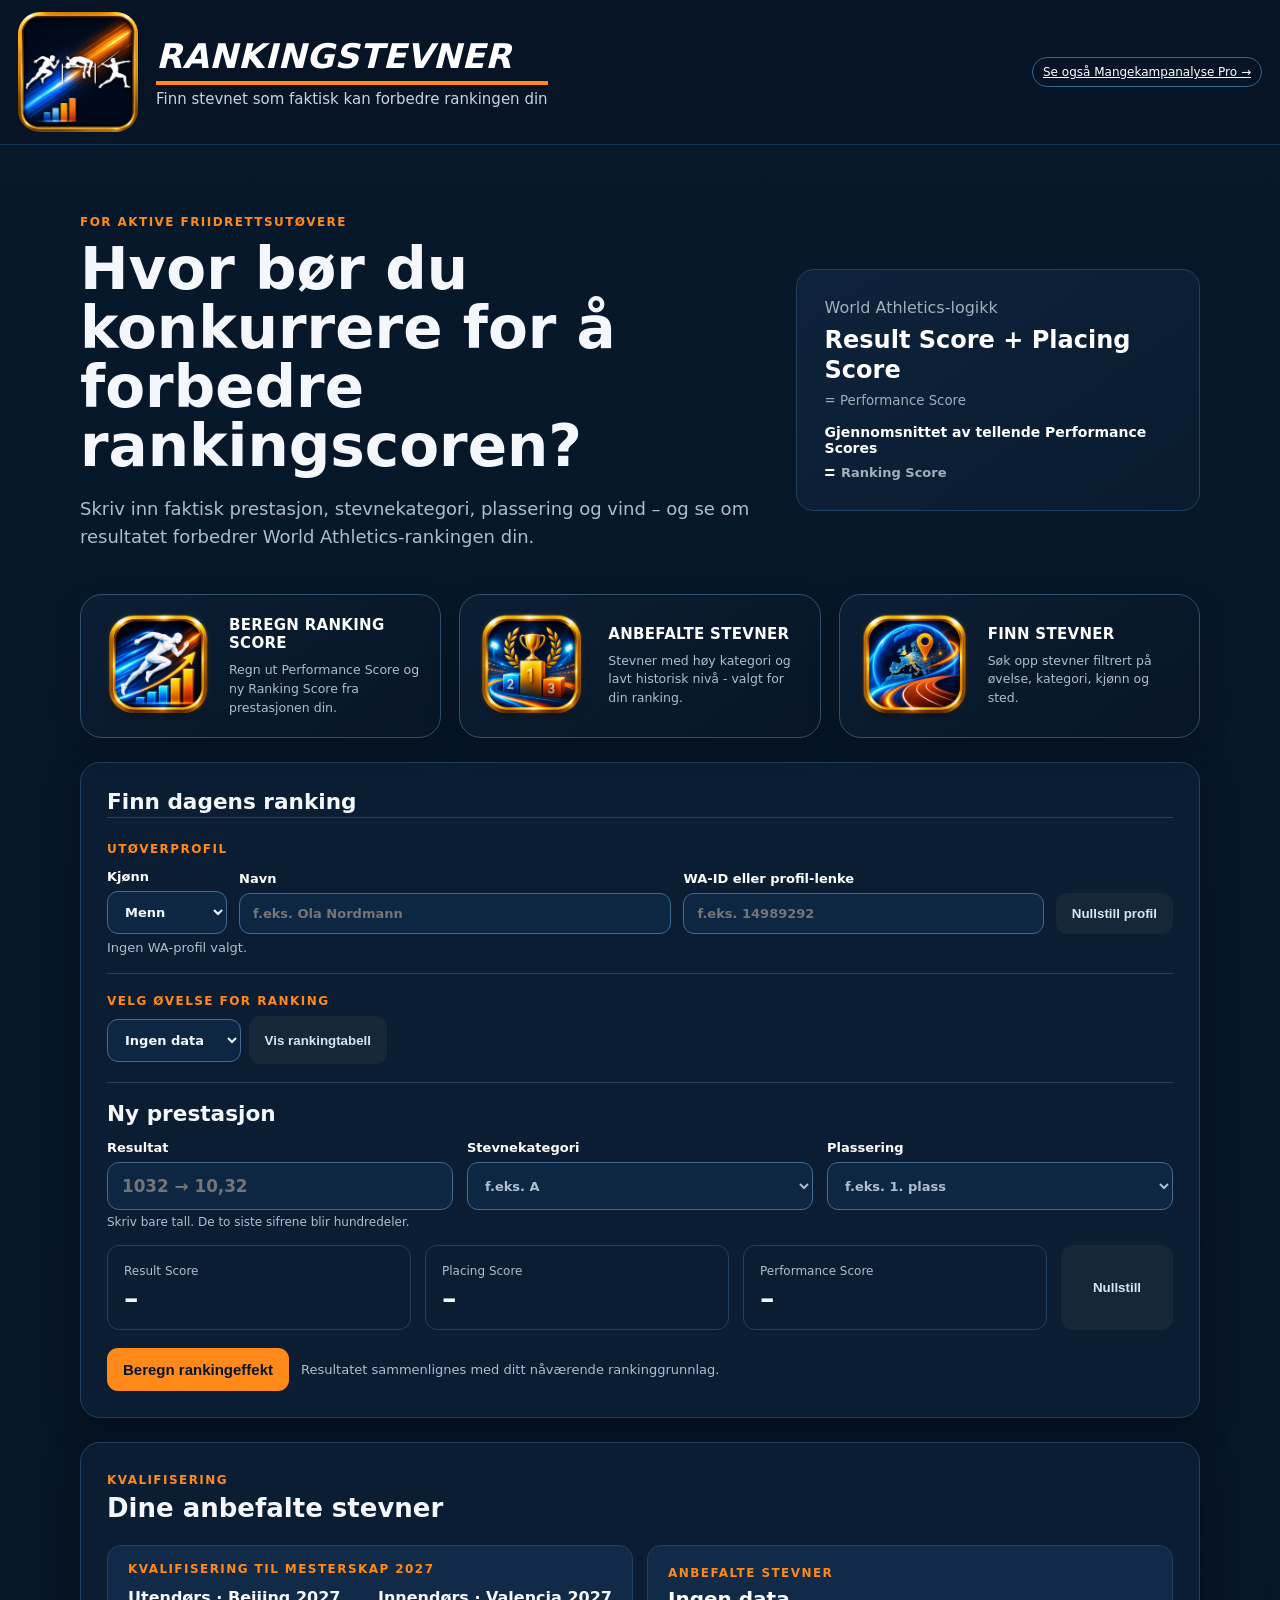
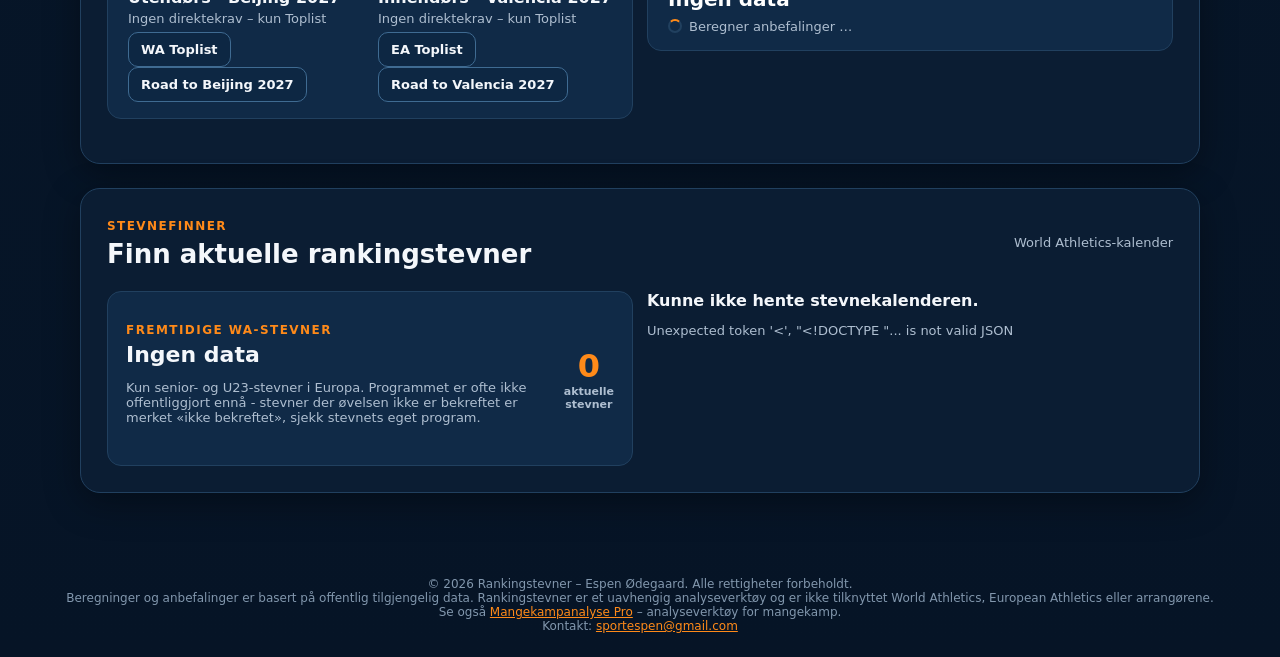
==== index.html @ 4447739a "Flytt "Vis rankingtabell"-knappen inn ved siden av øvelsesvelgeren Knappen sto tidligere på egen lin" ====
<!DOCTYPE html>
<html lang="no"><head><meta charset="UTF-8"/><meta name="viewport" content="width=device-width,initial-scale=1.0"/><title>Rankingstevner – Finn stevner og beregn WA rankingpoeng</title><meta name="description" content="Finn friidrettsstevner og beregn World Athletics rankingpoeng. Se hvilke stevner som gir best sjanse til å forbedre din Ranking Score, og få anbefalte stevner basert på egne resultater."/><link rel="canonical" href="https://rankingstevner.no/"/><meta property="og:type" content="website"/><meta property="og:site_name" content="Rankingstevner"/><meta property="og:title" content="Rankingstevner – Finn stevner og beregn WA rankingpoeng"/><meta property="og:description" content="Finn friidrettsstevner og beregn World Athletics rankingpoeng. Se hvilke stevner som gir best sjanse til å forbedre din Ranking Score."/><meta property="og:url" content="https://rankingstevner.no/"/><meta property="og:image" content="https://rankingstevner.no/assets/rankingstevner_icon_256.png"/><meta property="og:locale" content="nb_NO"/><meta name="twitter:card" content="summary"/><meta name="twitter:title" content="Rankingstevner – Finn stevner og beregn WA rankingpoeng"/><meta name="twitter:description" content="Finn friidrettsstevner og beregn World Athletics rankingpoeng."/><meta name="twitter:image" content="https://rankingstevner.no/assets/rankingstevner_icon_256.png"/><link rel="icon" type="image/png" href="assets/favicon_sprint_32.png"/><link rel="apple-touch-icon" href="assets/rankingstevner_icon_256.png"/><meta name="theme-color" content="#07182b"/><link rel="stylesheet" href="style.css?v=209"/><style>#legacyEventMeta,#legacyScores{display:none!important}#trinn3Native{margin-top:18px;padding-top:18px;border-top:1px solid #21405f}#safeResultEditor{display:flex;align-items:center;width:100%;height:48px;min-height:48px;margin-top:7px}#resultEntryFallback{display:block;width:100%!important;height:48px!important;min-height:48px!important;margin:0!important;padding:0 14px;border:1px solid #3f6b92;border-radius:12px;background:#0d2743;color:#f4f7fb;font-size:1.05rem;font-weight:700;box-sizing:border-box}.scenario-grid{display:grid;grid-template-columns:repeat(3,minmax(0,1fr));gap:14px;margin-top:14px;align-items:start;width:100%}.scenario-grid>.scenario-result,.scenario-grid>label{display:flex;flex-direction:column;width:100%;min-width:0;margin:0;align-self:start;box-sizing:border-box}.scenario-grid select{display:block;width:100%!important;height:48px!important;min-height:48px!important;margin-top:7px!important;box-sizing:border-box}.scenario-grid select:invalid{color:#aebed0!important}.scenario-grid select option{color:#f4f7fb;background:#0d2743}.scenario-grid label,.scenario-result>label{font-size:13px}.score-strip{display:grid;grid-template-columns:repeat(3,minmax(170px,1fr));gap:14px;margin-top:16px;max-width:900px}.score-card,.score-card.performance{border:1px solid #21405f;border-radius:12px;background:#0b1d33;padding:14px 16px}.score-card span,.score-card.performance span{font-size:12px;color:#aebed0;font-weight:400}.score-card strong,.score-card.performance strong{display:block;font-size:1.8rem;line-height:1.1;margin-top:4px;color:#f4f7fb}.ranking-action{display:flex;gap:12px;align-items:center;flex-wrap:wrap;margin-top:18px}.trinn3-heading{margin:0 0 3px;font-size:1.35rem}.trinn3-help{margin:0;max-width:780px;font-size:13px}#safeResultHint{font-size:12px;display:block;margin-top:5px}#wind{display:none!important}.hero-stat .ranking-formula{font-size:14px;color:#fff;font-weight:800;margin-top:8px}.hero-stat .ranking-result{font-size:13px;color:#9fd0c3;font-weight:800;display:flex;align-items:center;gap:6px}.hero-stat .ranking-result .equals{display:inline-block;color:#fff!important;font-size:18px!important;line-height:1!important;font-family:Arial,sans-serif!important;font-weight:900!important;opacity:1!important}.profile-compact{display:grid;grid-template-columns:minmax(0,1.4fr) minmax(0,1fr) auto;gap:12px;align-items:end}.wa-inline{display:grid;grid-template-columns:minmax(0,1fr) auto;gap:8px;align-items:end}.event-choice{margin:18px 0 12px;padding-top:16px;border-top:1px solid #21405f}.event-choice h4{margin:5px 0 12px;font-size:18px}.event-choice .grid{max-width:560px;grid-template-columns:1fr 1fr}#waProfileDetails{display:none!important}#profileStatus{display:none!important}#officialWaRankingDetails{margin-top:14px!important;margin-bottom:8px}.finder-summary{display:flex;justify-content:space-between;gap:20px;align-items:center;margin:0 0 18px;padding:18px;border:1px solid #21405f;border-radius:14px;background:#102a47;box-sizing:border-box;height:100%}.finder-summary h4{font-size:22px;margin:4px 0}.finder-count{font-size:32px;font-weight:800;text-align:center;color:#ff8a19}.finder-count small{display:block;font-size:11px;font-weight:600;color:#aebed0}.meet-card-v1{padding:22px!important}.meet-facts{display:grid;grid-template-columns:repeat(4,minmax(0,1fr));gap:10px;margin:16px 0}.meet-facts>div,.meet-insight{border:1px solid #21405f;border-radius:12px;padding:9px 12px;background:#0b1d33}.meet-facts span,.meet-insight span{display:block;font-size:11px;color:#aebed0;margin-bottom:3px}.meet-facts strong,.meet-insight strong{font-size:13px;line-height:1.2}.meet-facts small{display:block;margin-top:1px;color:#aebed0;font-size:11px;font-weight:400}.meet-insight{margin-top:10px}.meet-insight small{display:block;margin-top:5px;color:#aebed0}.buttonlike{display:inline-flex;align-items:center;justify-content:center;text-decoration:none;border:1px solid #3f6b92;border-radius:10px;padding:9px 12px;background:#0d2743;color:#f4f7fb;font-weight:700;font-size:13px}.buttonlike:hover{background:#0f2a47}.feature-cards{display:grid;grid-template-columns:repeat(3,minmax(0,1fr));gap:18px;margin:0 0 24px}.feature-card{display:flex;align-items:center;gap:18px;padding:16px 20px;min-height:120px;background:linear-gradient(145deg,#0b1e34,#071525);border:1px solid #31506e;border-radius:22px;box-shadow:0 10px 28px rgba(0,0,0,.25);text-decoration:none;color:inherit}.feature-card:hover{border-color:#4b7397}.feature-card img{width:110px;height:110px;flex:0 0 110px;border-radius:20px;display:block}.feature-card .feature-copy{display:flex;flex-direction:column;gap:8px;min-width:0}.feature-card strong{font-size:15px;letter-spacing:.02em;color:#fff;line-height:1.25}.feature-card small{font-size:12.5px;line-height:1.5;color:#aebed0;font-weight:400}@media(max-width:760px){.feature-cards{grid-template-columns:1fr}.feature-card img{width:88px;height:88px;flex:0 0 88px}}@media(max-width:760px){.scenario-grid,.profile-compact,.event-choice .grid,.meet-facts,.finder-filterbar{grid-template-columns:1fr!important}.score-strip{grid-template-columns:1fr}.wa-inline{grid-template-columns:1fr}.finder-summary{align-items:flex-start}}</style></head><body>
<header class="topbar"><div class="brand"><div class="logo"><img src="assets/rankingstevner_icon_256.png" alt="Rankingstevner"/></div><div><h1>Rankingstevner</h1><p>Finn stevnet som faktisk kan forbedre rankingen din</p></div></div><a class="badge" href="https://mangekampanalyse.no" target="_blank" rel="noopener">Se også Mangekampanalyse Pro →</a></header><main>
<section class="hero"><div><span class="eyebrow">FOR AKTIVE FRIIDRETTSUTØVERE</span><h2>Hvor bør du konkurrere for å forbedre rankingscoren?</h2><p class="lead">Skriv inn faktisk prestasjon, stevnekategori, plassering og vind – og se om resultatet forbedrer World Athletics-rankingen din.</p></div><div class="hero-stat"><span>World Athletics-logikk</span><strong>Result Score + Placing Score</strong><small>= Performance Score</small><div class="ranking-formula">Gjennomsnittet av tellende Performance Scores</div><div class="ranking-result"><span class="equals">=</span><span>Ranking Score</span></div></div></section>
<div class="feature-cards"><a class="feature-card" href="#calculatorPanel"><img src="assets/feature_beregn_ranking_240.png" alt=""/><span class="feature-copy"><strong>BEREGN RANKING SCORE</strong><small>Regn ut Performance Score og ny Ranking Score fra prestasjonen din.</small></span></a><a class="feature-card" href="#kvalifiseringPanel"><img src="assets/feature_anbefalte_stevner_240.png" alt=""/><span class="feature-copy"><strong>ANBEFALTE STEVNER</strong><small>Stevner med høy kategori og lavt historisk nivå - valgt for din ranking.</small></span></a><a class="feature-card" href="#stevnefinnerPanel"><img src="assets/feature_finn_stevner_240.png" alt=""/><span class="feature-copy"><strong>FINN STEVNER</strong><small>Søk opp stevner filtrert på øvelse, kategori, kjønn og sted.</small></span></a></div>
<section class="panel calculator" id="calculatorPanel"><span class="status-dot" id="dataStatus" style="display:none"></span>
<h4 class="trinn3-heading">Finn dagens ranking</h4>
<div class="existing" style="margin-top:0;margin-bottom:12px"><div class="section-head compact"><div><span class="eyebrow">UTØVERPROFIL</span><h4 style="margin-top:6px">Finn utøver</h4></div></div><div class="profile-compact"><label>Navn<input id="profileName" type="text" placeholder="f.eks. Ola Nordmann"/></label><label>WA-ID eller profil-lenke<div class="wa-inline"><input id="waProfileId" type="text" placeholder="f.eks. 14989292"/><button id="loadWaProfile" class="secondary" type="button">Hent fra WA</button></div></label><button id="clearProfile" class="secondary" type="button">Nullstill profil</button><button id="saveProfile" class="primary" type="button" style="display:none">Lagre profil og scores</button></div><p id="profileStatus" class="muted" style="margin:8px 0 0">Ingen lagret profil ennå.</p><div id="waProfileBlock"><div id="waProfileStatus" class="muted" style="margin-top:6px">Ingen WA-profil valgt.</div></div></div>
<div class="event-choice"><span class="eyebrow">VELG ØVELSE FOR RANKING</span><h4>Velg kjønn og øvelse</h4><div class="grid"><label>Kjønn<select id="sex"><option value="M">Menn</option><option value="W">Kvinner</option></select></label><label>Øvelse<div style="display:flex;gap:8px;align-items:center;margin-top:7px"><select id="event" style="margin-top:0;flex:1;min-width:0"></select><button id="togglePlacingTable" type="button" class="secondary" style="white-space:nowrap;height:48px;flex:none">Vis rankingtabell</button></div></label></div><div id="placingTableBox" style="display:none;margin-top:10px"></div></div>
<div id="waProfileDetails" style="display:none;padding:12px;border:1px solid #21405f;border-radius:10px;background:#0b1d33"></div>
<div id="trinn3Native"><h4 class="trinn3-heading">Ny prestasjon</h4><div class="scenario-grid"><div class="scenario-result"><label style="font-weight:700">Resultat</label><div id="safeResultEditor"><input id="resultEntryFallback" type="text" inputmode="decimal" autocomplete="off" placeholder="f.eks. 10,32 / 1:45,20 / 7,85 / 8200" oninput="const m=document.getElementById('mark');if(m){m.value=this.value;m.dispatchEvent(new Event('input',{bubbles:true}));m.dispatchEvent(new Event('change',{bubbles:true}));}"/></div><small id="safeResultHint" class="muted">Skriv resultatet slik det normalt oppgis i øvelsen.</small><input id="mark" type="hidden"/><input id="resultScore" type="hidden"/><small id="markHint" style="display:none"></small><small id="scoreHint" style="display:none"></small></div><label>Stevnekategori<select id="category" required><option value="OW">OW – Olympiske leker / VM - høyeste stevnekategori</option><option value="DF">DF – Diamond League-finale</option><option value="GW">GW – Diamond League (ordinær runde)</option><option value="GL">GL – Gold Label / Continental Tour Gold - store internasjonale stevner</option><option value="A">A – Continental Tour Silver-nivå - høyt internasjonalt stevne</option><option value="B">B – Continental Tour Bronse-nivå - solid internasjonalt/nasjonalt stevne</option><option value="C">C – Mindre internasjonalt eller stort nasjonalt stevne</option><option value="D">D – Nasjonalt/regionalt stevne</option><option value="E">E – Mindre regionalt stevne</option><option value="F">F – Lokalt/klubbstevne - laveste stevnekategori</option></select></label><label>Plassering<select id="placing" required></select></label></div><div class="score-strip" aria-live="polite"><div class="score-card"><span>Result Score</span><strong id="resultScoreMirror">–</strong></div><div class="score-card"><span>Placing Score</span><strong id="placingScorePreview">–</strong></div><div class="score-card performance"><span>Performance Score</span><strong id="performanceScorePreview">–</strong></div></div><div id="windSection" class="grid" style="margin-top:14px;display:none"><label>Vind (m/s)<input id="wind" type="hidden"/></label><label id="bljMarkLabel" style="display:none">Best Legal Jump<input id="bljMark" type="text" inputmode="decimal" placeholder="f.eks. 7,71"/><small>Brukes bare dersom sluttresultatet er vindassistert.</small></label><label id="bljWindLabel" style="display:none">Vind på BLJ<input id="bljWind" type="text" inputmode="decimal" placeholder="maks +2,0"/><small>Må være ≤ +2,0 m/s.</small></label><label>Vindjustering<input id="windAdjustment" type="text" readonly value="–"/><small id="windAdjustmentHint">Motvind gir tillegg, sterk medvind gir trekk.</small></label></div><div id="combinedWindSection" class="grid" style="margin-top:14px;display:none"><label>Vindstatus mangekamp<select id="combinedWindStatus"><option value="normal">Innenfor grensene</option><option value="excess">Minst én &gt; +4,0 og snitt &gt; +2,0</option><option value="nwi">Vindinfo mangler (NWI)</option></select><small>WA trekker 24 poeng ved de to siste tilfellene.</small></label></div><div class="ranking-action"><button id="calculate" class="primary">Beregn rankingeffekt</button><span class="muted">Resultatet sammenlignes med ditt nåværende rankinggrunnlag.</span></div></div>
<div id="legacyEventMeta"><label>Øvelsesgruppe<input id="eventGroupLabel" type="text" readonly/><small id="mainRequirement"></small></label><label>Ny prestasjon<input id="newEventType" type="text" value="Main Event" readonly/></label></div><div id="legacyScores" class="existing"><div class="section-head compact"><div><h4>Dine nåværende Performance Scores</h4><p id="requiredText"></p></div><button id="fillDemo" class="secondary">Fyll eksempel</button></div><div id="scoreInputs" class="score-inputs"></div></div><div id="targetScorePanelHost"></div><div id="resultBox" class="result-box hidden"><div class="result-grid"><div><span>Justert Result Score</span><strong id="resultScoreOut">–</strong></div><div><span>Placing Score</span><strong id="placingScoreOut">–</strong></div><div><span>Ny Performance Score</span><strong id="performanceScoreOut">–</strong></div><div><span>Ny Ranking Score</span><strong id="newRankingOut">–</strong></div><div><span>Ny ranking</span><strong id="newRankPositionOut">–</strong></div></div><div id="bljComparison" style="display:none;margin-top:16px;padding:16px;border:1px solid #21405f;border-radius:12px;background:#0b1d33"></div><div id="improvement" class="improvement"></div><p id="currentRankingLine" class="muted"></p><p id="replaceInfo" class="muted"></p><p id="ruleInfo" class="muted"></p></div></section>
<section class="panel" id="kvalifiseringPanel"><div class="section-head"><div><span class="eyebrow">KVALIFISERING</span><h3>Dine anbefalte stevner</h3></div></div><div id="kvalifiseringBoxes" class="meet-list"></div></section>
<section class="panel" id="stevnefinnerPanel"><div class="section-head"><div><span class="eyebrow">STEVNEFINNER</span><h3>Aktuelle stevner i Europa</h3></div><span class="muted">Laster …</span></div><div class="filters" style="display:none!important"><select id="meetCategoryFilter"><option value="all">Alle kategorier</option></select></div><div id="meetList" class="meet-list"></div></section></main><footer>© 2026 Rankingstevner – Espen Ødegaard. Alle rettigheter forbeholdt.<br>Beregninger og anbefalinger er basert på offentlig tilgjengelig data. Rankingstevner er et uavhengig analyseverktøy og er ikke tilknyttet World Athletics, European Athletics eller arrangørene.<br>Se også <a href="https://mangekampanalyse.no" target="_blank" rel="noopener">Mangekampanalyse Pro</a> – analyseverktøy for mangekamp.<br>Kontakt: <a href="mailto:sportespen@gmail.com">sportespen@gmail.com</a></footer><script src="app.js?v=206"></script><script src="placing-table-view.js?v=1"></script><script src="blj-debug.js?v=201"></script><script src="wind-validation.js?v=200"></script><script src="athlete-profile.js?v=207"></script><script src="target-score.js?v=244"></script><script src="combined-ranking-fix.js?v=227"></script><script src="result-field.js?v=172"></script><script src="trinn3.js?v=161"></script><script src="input-controller.js?v=208"></script><script src="combined-wind-final.js?v=3"></script><script src="wa2026-placing-audit.js?v=1"></script><script src="wr-bonus.js?v=2"></script><script src="meet-history.js?v=25"></script><script src="meet-finder-v1.js?v=109"></script><script src="meet-history-ui.js?v=8"></script><script src="ranking-recommendations.js?v=50"></script><script>document.addEventListener('DOMContentLoaded',()=>{const sex=document.getElementById('sex'),name=document.getElementById('profileName');if(!sex||!name)return;const sync=()=>{name.placeholder=sex.value==='W'?'f.eks. Kari Nordmann':'f.eks. Ola Nordmann';};sex.addEventListener('change',sync);sync();});</script></body></html>
---- style.css ----
* { box-sizing: border-box; }
:root { --bg:#07182b; --panel:#0b1d33; --panel2:#102a47; --ink:#f4f7fb; --muted:#aebed0; --line:#21405f; --accent:#ff8a19; --accent2:#d97a0f; --good:#45d483; --bad:#ff5b62; }
html{max-width:100%;overflow-x:hidden}
body{margin:0;max-width:100%;overflow-x:hidden;font-family:Inter,ui-sans-serif,system-ui,-apple-system,BlinkMacSystemFont,"Segoe UI",sans-serif;background:linear-gradient(180deg,#07182b 0%,#061426 100%);color:var(--ink)}
a{color:var(--accent)}a:hover{color:var(--accent2)}
.topbar{display:flex;justify-content:space-between;align-items:center;padding:12px 18px;background:#061426;border-bottom:1px solid #183652;color:#fff;position:sticky;top:0;z-index:10}.brand{display:flex;align-items:center;gap:18px;min-width:0}.logo{width:120px;height:120px;flex:0 0 120px;border-radius:22px;overflow:hidden;display:flex;align-items:center;justify-content:center}.logo img{width:100%;height:100%;object-fit:cover;display:block}.brand h1{margin:0;font-size:34px;font-style:italic;letter-spacing:.3px;text-transform:uppercase}.brand p{margin:5px 0 0;color:#c7d4e2;font-size:15px;border-top:4px solid var(--accent);padding-top:5px;display:inline-block}.badge{border:1px solid #32658f;border-radius:999px;padding:7px 10px;font-size:12px;color:#fff;white-space:nowrap}main{width:min(1120px,92vw);margin:32px auto 60px}.hero{display:grid;grid-template-columns:1.7fr 1fr;gap:28px;align-items:center;padding:34px 0 26px}.eyebrow{font-size:12px;letter-spacing:.12em;font-weight:800;color:var(--accent)}.hero h2{font-size:clamp(34px,5vw,58px);line-height:1.02;margin:10px 0 16px;max-width:800px}.lead{color:var(--muted);font-size:18px;line-height:1.55;max-width:760px}.hero-stat{background:linear-gradient(145deg,#0d223b,#0a1b2f);border:1px solid var(--line);color:#fff;padding:28px;border-radius:18px;display:flex;flex-direction:column;gap:8px;min-width:0}.hero-stat span,.hero-stat small{color:#9fb0bb}.hero-stat strong{font-size:24px;line-height:1.25;overflow-wrap:anywhere}.panel{background:var(--panel);border:1px solid var(--line);border-radius:20px;padding:26px;margin-top:24px;box-shadow:0 10px 35px rgba(0,0,0,.35);min-width:0}.section-head{display:flex;justify-content:space-between;align-items:center;gap:16px;margin-bottom:22px;min-width:0}.section-head.compact{margin-bottom:12px}.section-head h3{margin:5px 0 0;font-size:26px}.section-head h4{margin:0;font-size:17px}.section-head p{margin:4px 0 0}.status-dot{background:#0d2743;color:#ffb347;padding:7px 10px;border-radius:999px;font-size:12px;font-weight:700}#dataStatus{display:none!important}.grid{display:grid;grid-template-columns:repeat(4,minmax(0,1fr));gap:14px}label{font-size:13px;font-weight:700;color:#fff;min-width:0}label small{display:block;margin-top:5px;color:var(--muted);font-weight:500}select,input{width:100%;max-width:100%;margin-top:7px;border:1px solid #3f6b92;border-radius:11px;padding:12px 13px;font:inherit;background:#0d2743;color:var(--ink);min-width:0;color-scheme:dark}input[type="date"]{padding:10px 4px 10px 8px;font-size:12px}input[type="date"]::-webkit-calendar-picker-indicator{padding:0;margin:0;filter:invert(.8);width:14px;height:14px}.existing{margin:24px 0 18px;border-top:1px solid var(--line);padding-top:20px}.score-inputs{display:grid;grid-template-columns:repeat(5,minmax(0,1fr));gap:10px}.primary,.secondary{border:0;border-radius:11px;padding:13px 16px;font-weight:800;cursor:pointer}.primary{background:var(--accent);color:#061426;font-size:15px}.primary:hover{background:var(--accent2)}.secondary{background:#16273a;color:#d8e5f1}#saveProfile{display:none!important}.result-box{margin-top:22px;border:1px solid var(--line);background:var(--panel2);border-radius:16px;padding:16px}.hidden{display:none}.result-grid{display:grid;grid-template-columns:repeat(5,minmax(0,1fr));gap:10px}.result-grid div{background:var(--panel);padding:10px 12px;border-radius:12px;border:1px solid var(--line);min-width:0}.result-grid span{display:block;font-size:11px;color:var(--muted);margin-bottom:4px}.result-grid strong{font-size:22px}
/* v0.12.9: Performance Score er hvit. Ny Ranking Score er lysegrønn. */
.score-card.performance{background:var(--panel)!important;border-color:var(--line)!important}.score-card.performance span{color:var(--muted)!important;font-weight:400!important}.score-card.performance strong{color:var(--ink)!important}
.result-grid div:has(#newRankingOut),.result-grid div:has(#newRankPositionOut){background:#0d2b22!important;border-color:#2f6b4f!important}.result-grid div:has(#newRankingOut) span,.result-grid div:has(#newRankPositionOut) span{color:#45d483!important;font-weight:800!important}#newRankingOut,#newRankPositionOut{color:#45d483!important}
.improvement{margin-top:10px;font-size:20px;font-weight:900}.good{color:var(--good)}.bad{color:var(--bad)}.muted{color:var(--muted);font-size:13px}.result-box .improvement{display:inline}.result-box p{display:inline;margin:0;font-size:13px;color:var(--muted)}.result-box p:not(:empty)::before{content:" · "}.notice{margin-top:18px;background:#332a0a;border:1px solid #6b5620;padding:14px 16px;border-radius:12px;font-size:13px;line-height:1.5}.filters{display:flex;gap:10px;margin-bottom:16px;flex-wrap:wrap}.filters select{max-width:230px;margin:0}.meet-list{display:grid;grid-template-columns:repeat(2,minmax(0,1fr));gap:14px;align-items:stretch}.meet-card{border:1px solid var(--line);border-radius:15px;padding:18px;min-width:0;overflow:hidden}.meet-top{display:flex;justify-content:space-between;gap:15px;align-items:flex-start;min-width:0}.meet-top>div{min-width:0}.meet-card h4{margin:0 0 5px;font-size:19px;overflow-wrap:anywhere}.cat{background:#0d2743;border:1px solid var(--accent);color:#fff;border-radius:8px;padding:6px 9px;font-weight:900;min-width:38px;text-align:center;flex:0 0 auto}.meta{color:var(--muted);font-size:13px;line-height:1.5;overflow-wrap:anywhere}.meta a{margin-left:6px;font-weight:700;white-space:nowrap}.chips{display:flex;flex-wrap:wrap;gap:6px;margin:13px 0}.chip{background:#16273a;border-radius:999px;padding:6px 9px;font-size:12px}.card-actions{display:flex;gap:8px;flex-wrap:wrap}.card-actions button,.card-actions a{max-width:100%}.card-actions button{border:1px solid #3f6b92;background:#0d2743;color:var(--ink);padding:8px 10px;border-radius:9px;font-weight:700;cursor:pointer}.roadmap{display:grid;grid-template-columns:repeat(3,minmax(0,1fr));gap:12px;margin:26px 0}.roadmap div{background:var(--panel2);border-radius:13px;padding:16px;font-size:13px}footer{text-align:center;color:#8297ad;padding:24px;font-size:12px}
#officialWaRankingDetails,#officialWaRankingDetails>div,#officialWaRankingDetails>div>div{min-width:0;max-width:100%}
@media(max-width:850px){.hero,.grid,.result-grid,.meet-list,.roadmap{grid-template-columns:1fr}.score-inputs{grid-template-columns:repeat(2,minmax(0,1fr))}.hero-stat{margin-top:4px}.topbar .brand p{display:none}}
@media(max-width:600px){
  .topbar{padding:12px 14px;gap:10px;flex-wrap:wrap;row-gap:8px}.logo{width:72px;height:72px;flex-basis:72px}.brand{gap:12px;flex:1 1 100%}.brand h1{font-size:27px;white-space:nowrap}.badge{font-size:10px;padding:5px 7px;max-width:100%;overflow:visible;text-overflow:clip;white-space:normal;margin-left:auto}
  main{width:100%;margin:0 auto 36px;padding:0 10px}.hero{padding:22px 4px 14px;gap:14px}.hero h2{font-size:31px;line-height:1.06;margin:8px 0 12px}.lead{font-size:16px;line-height:1.45}.hero-stat{padding:18px;border-radius:14px}.hero-stat strong{font-size:19px}
  .panel{margin-top:14px;padding:16px 12px;border-radius:16px}.section-head{align-items:flex-start;margin-bottom:16px}.section-head h3{font-size:22px;line-height:1.15}.section-head .muted{font-size:11px;text-align:right;max-width:42%}
  .grid,.profile-compact,.scenario-grid,.score-strip,.meet-facts,.finder-filterbar>div:last-child,.finder-championship>div:last-child{grid-template-columns:1fr!important;gap:10px!important}.score-inputs{grid-template-columns:1fr}.result-grid{grid-template-columns:repeat(2,minmax(0,1fr))}.result-grid strong{font-size:22px}
  #officialWaRankingDetails{padding:10px!important;overflow:hidden!important}
  #officialWaRankingDetails>div{display:grid!important;grid-template-columns:minmax(0,1fr)!important;gap:12px!important;width:100%!important}
  #officialWaRankingDetails>div>div{width:100%!important;max-width:100%!important}
  #officialWaRankingDetails table{min-width:680px}
  #officialWaRankingDetails [style*="overflow-x:auto"]{max-width:100%;overflow-x:auto!important;-webkit-overflow-scrolling:touch}
  select,input{font-size:16px;padding:12px}.primary,.secondary{min-height:46px}.ranking-action{align-items:stretch}.ranking-action .primary{width:100%}.ranking-action .muted{width:100%}
  .finder-summary{display:block!important;padding:14px!important;margin:6px 0 14px!important}.finder-summary h4{font-size:20px!important}.finder-count{text-align:left!important;margin-top:10px}.finder-filterbar{padding:14px!important}.finder-filterbar label{width:100%}
  .meet-list{grid-template-columns:1fr!important}.meet-card,.meet-card-v1{padding:14px!important}.meet-top{gap:8px}.meet-card h4{font-size:18px}.meet-facts{margin:12px 0!important}.meet-facts>div,.meet-insight{padding:10px!important}.card-actions{display:grid;grid-template-columns:1fr;gap:7px}.card-actions a,.card-actions button{width:100%!important;text-align:center}.buttonlike{min-height:44px}
  .roadmap{grid-template-columns:1fr!important;margin:16px 0}.roadmap div{padding:13px}.existing{margin-top:16px;padding-top:16px}.result-box{padding:14px}.score-card{padding:12px!important}.score-card strong{font-size:1.6rem!important}
}
@media(max-width:380px){.logo{width:58px;height:58px;flex-basis:58px}.brand h1{font-size:21px}.hero h2{font-size:28px}.result-grid{grid-template-columns:1fr}.topbar{padding-left:10px;padding-right:10px}.panel{padding-left:10px;padding-right:10px}}
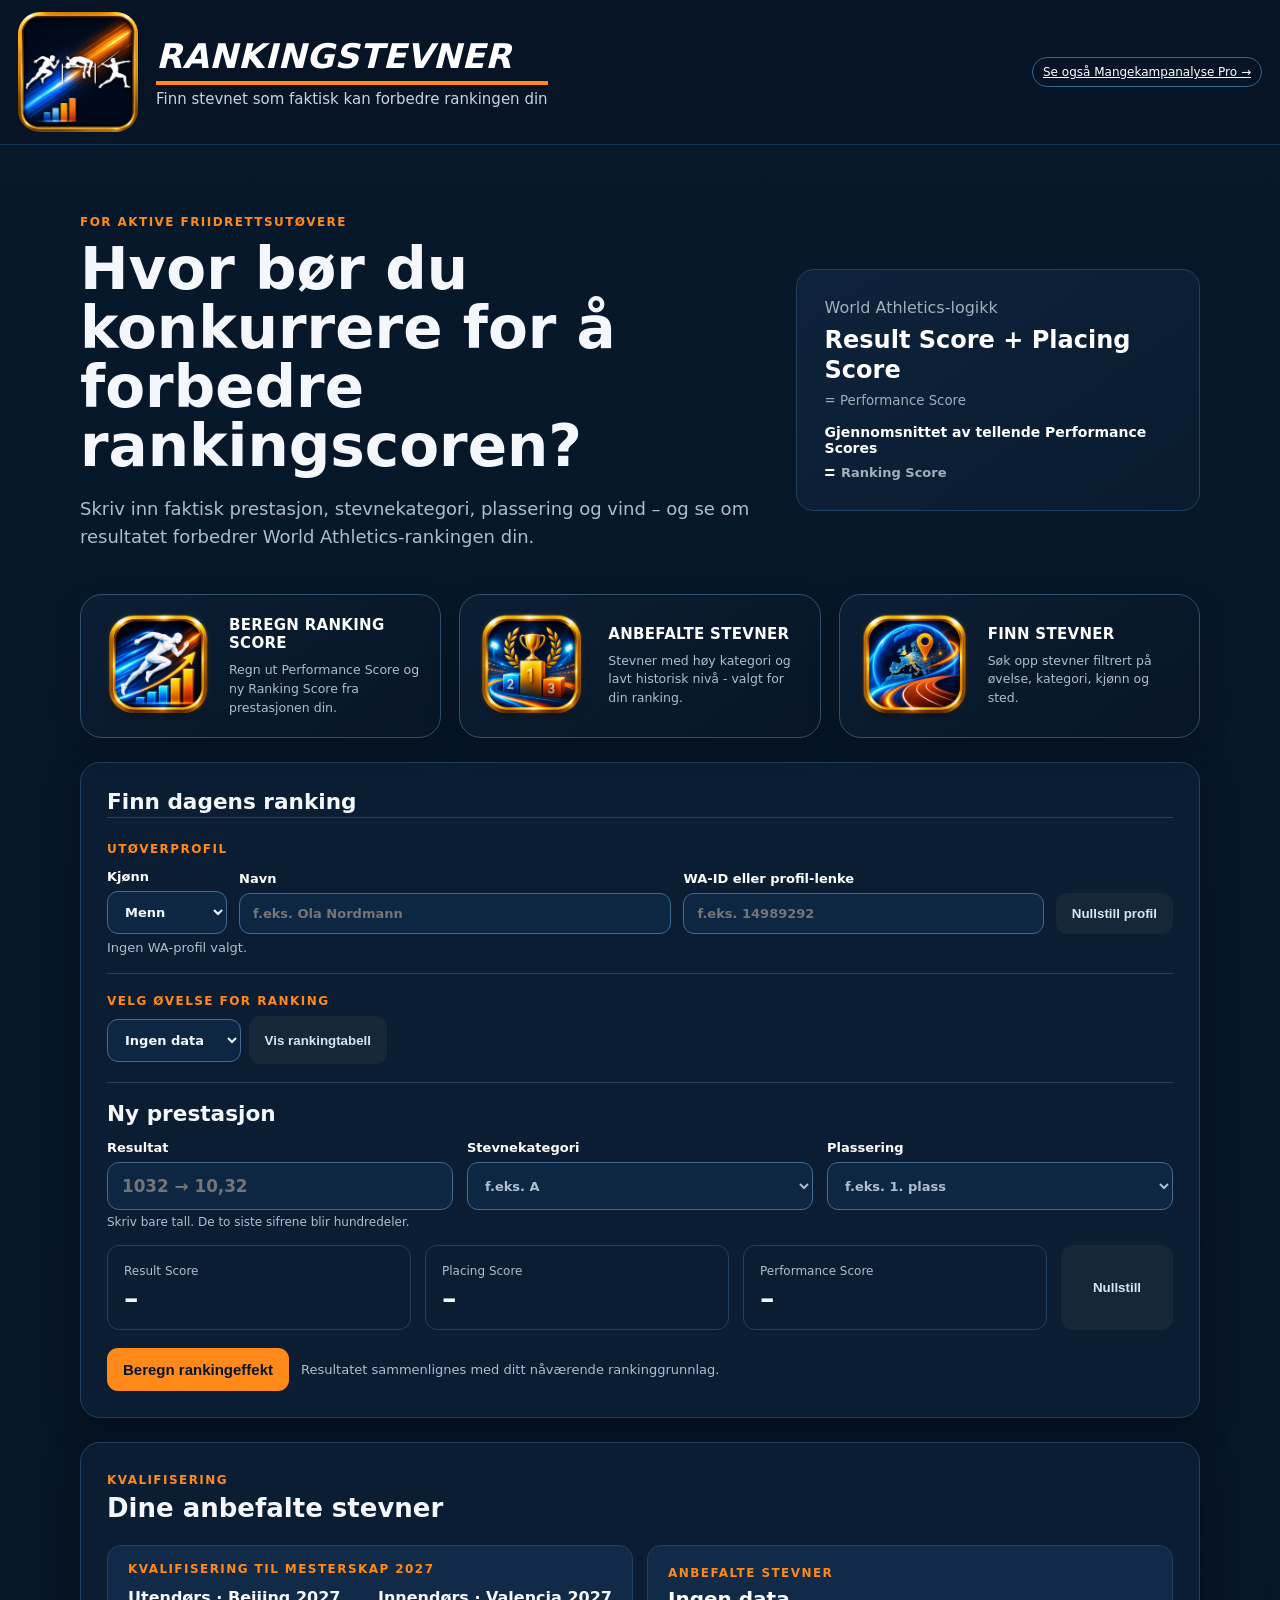
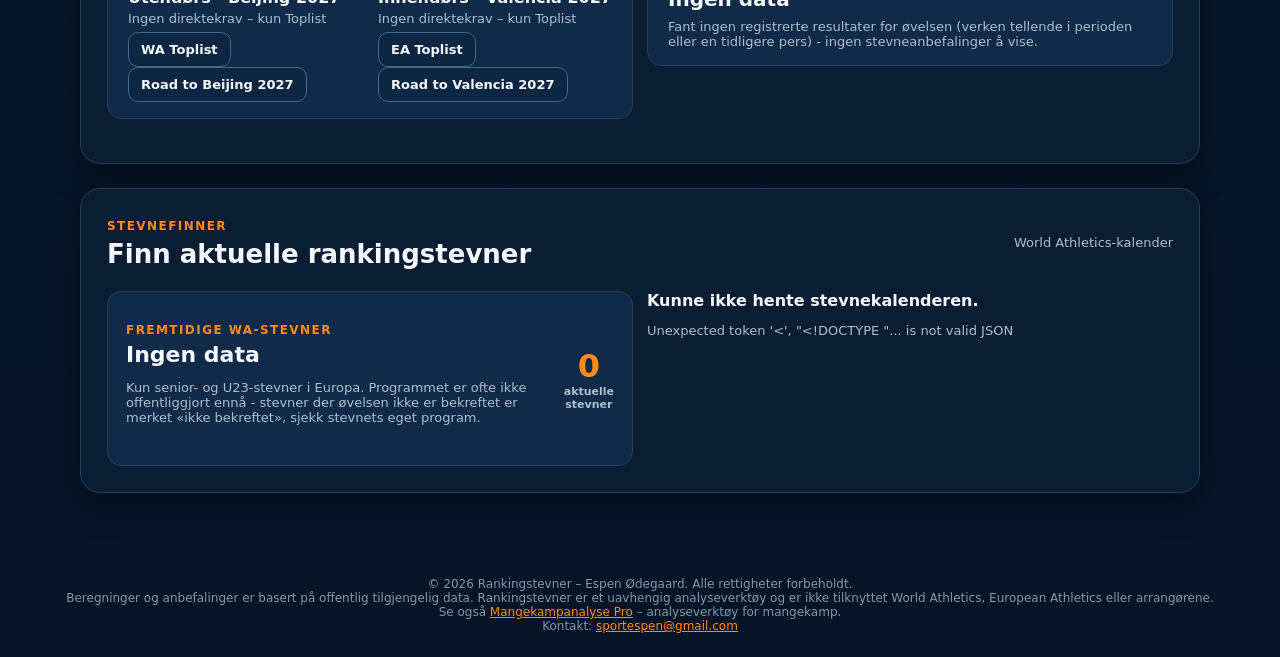
==== commit 0607ef83: "Bruk offisiell WA Ranking Score som utgangspunkt i "Ny prestasjon" "Beregn rankingeffekt" viste "Nåv" ====
--- a/index.html
+++ b/index.html
@@ -11,4 +11,4 @@
 <div id="trinn3Native"><h4 class="trinn3-heading">Ny prestasjon</h4><div class="scenario-grid"><div class="scenario-result"><label style="font-weight:700">Resultat</label><div id="safeResultEditor"><input id="resultEntryFallback" type="text" inputmode="decimal" autocomplete="off" placeholder="f.eks. 10,32 / 1:45,20 / 7,85 / 8200" oninput="const m=document.getElementById('mark');if(m){m.value=this.value;m.dispatchEvent(new Event('input',{bubbles:true}));m.dispatchEvent(new Event('change',{bubbles:true}));}"/></div><small id="safeResultHint" class="muted">Skriv resultatet slik det normalt oppgis i øvelsen.</small><input id="mark" type="hidden"/><input id="resultScore" type="hidden"/><small id="markHint" style="display:none"></small><small id="scoreHint" style="display:none"></small></div><label>Stevnekategori<select id="category" required><option value="OW">OW – Olympiske leker / VM - høyeste stevnekategori</option><option value="DF">DF – Diamond League-finale</option><option value="GW">GW – Diamond League (ordinær runde)</option><option value="GL">GL – Gold Label / Continental Tour Gold - store internasjonale stevner</option><option value="A">A – Continental Tour Silver-nivå - høyt internasjonalt stevne</option><option value="B">B – Continental Tour Bronse-nivå - solid internasjonalt/nasjonalt stevne</option><option value="C">C – Mindre internasjonalt eller stort nasjonalt stevne</option><option value="D">D – Nasjonalt/regionalt stevne</option><option value="E">E – Mindre regionalt stevne</option><option value="F">F – Lokalt/klubbstevne - laveste stevnekategori</option></select></label><label>Plassering<select id="placing" required></select></label></div><div class="score-strip" aria-live="polite"><div class="score-card"><span>Result Score</span><strong id="resultScoreMirror">–</strong></div><div class="score-card"><span>Placing Score</span><strong id="placingScorePreview">–</strong></div><div class="score-card performance"><span>Performance Score</span><strong id="performanceScorePreview">–</strong></div></div><div id="windSection" class="grid" style="margin-top:14px;display:none"><label>Vind (m/s)<input id="wind" type="hidden"/></label><label id="bljMarkLabel" style="display:none">Best Legal Jump<input id="bljMark" type="text" inputmode="decimal" placeholder="f.eks. 7,71"/><small>Brukes bare dersom sluttresultatet er vindassistert.</small></label><label id="bljWindLabel" style="display:none">Vind på BLJ<input id="bljWind" type="text" inputmode="decimal" placeholder="maks +2,0"/><small>Må være ≤ +2,0 m/s.</small></label><label>Vindjustering<input id="windAdjustment" type="text" readonly value="–"/><small id="windAdjustmentHint">Motvind gir tillegg, sterk medvind gir trekk.</small></label></div><div id="combinedWindSection" class="grid" style="margin-top:14px;display:none"><label>Vindstatus mangekamp<select id="combinedWindStatus"><option value="normal">Innenfor grensene</option><option value="excess">Minst én &gt; +4,0 og snitt &gt; +2,0</option><option value="nwi">Vindinfo mangler (NWI)</option></select><small>WA trekker 24 poeng ved de to siste tilfellene.</small></label></div><div class="ranking-action"><button id="calculate" class="primary">Beregn rankingeffekt</button><span class="muted">Resultatet sammenlignes med ditt nåværende rankinggrunnlag.</span></div></div>
 <div id="legacyEventMeta"><label>Øvelsesgruppe<input id="eventGroupLabel" type="text" readonly/><small id="mainRequirement"></small></label><label>Ny prestasjon<input id="newEventType" type="text" value="Main Event" readonly/></label></div><div id="legacyScores" class="existing"><div class="section-head compact"><div><h4>Dine nåværende Performance Scores</h4><p id="requiredText"></p></div><button id="fillDemo" class="secondary">Fyll eksempel</button></div><div id="scoreInputs" class="score-inputs"></div></div><div id="targetScorePanelHost"></div><div id="resultBox" class="result-box hidden"><div class="result-grid"><div><span>Justert Result Score</span><strong id="resultScoreOut">–</strong></div><div><span>Placing Score</span><strong id="placingScoreOut">–</strong></div><div><span>Ny Performance Score</span><strong id="performanceScoreOut">–</strong></div><div><span>Ny Ranking Score</span><strong id="newRankingOut">–</strong></div><div><span>Ny ranking</span><strong id="newRankPositionOut">–</strong></div></div><div id="bljComparison" style="display:none;margin-top:16px;padding:16px;border:1px solid #21405f;border-radius:12px;background:#0b1d33"></div><div id="improvement" class="improvement"></div><p id="currentRankingLine" class="muted"></p><p id="replaceInfo" class="muted"></p><p id="ruleInfo" class="muted"></p></div></section>
 <section class="panel" id="kvalifiseringPanel"><div class="section-head"><div><span class="eyebrow">KVALIFISERING</span><h3>Dine anbefalte stevner</h3></div></div><div id="kvalifiseringBoxes" class="meet-list"></div></section>
-<section class="panel" id="stevnefinnerPanel"><div class="section-head"><div><span class="eyebrow">STEVNEFINNER</span><h3>Aktuelle stevner i Europa</h3></div><span class="muted">Laster …</span></div><div class="filters" style="display:none!important"><select id="meetCategoryFilter"><option value="all">Alle kategorier</option></select></div><div id="meetList" class="meet-list"></div></section></main><footer>© 2026 Rankingstevner – Espen Ødegaard. Alle rettigheter forbeholdt.<br>Beregninger og anbefalinger er basert på offentlig tilgjengelig data. Rankingstevner er et uavhengig analyseverktøy og er ikke tilknyttet World Athletics, European Athletics eller arrangørene.<br>Se også <a href="https://mangekampanalyse.no" target="_blank" rel="noopener">Mangekampanalyse Pro</a> – analyseverktøy for mangekamp.<br>Kontakt: <a href="mailto:sportespen@gmail.com">sportespen@gmail.com</a></footer><script src="app.js?v=206"></script><script src="placing-table-view.js?v=1"></script><script src="blj-debug.js?v=201"></script><script src="wind-validation.js?v=200"></script><script src="athlete-profile.js?v=207"></script><script src="target-score.js?v=244"></script><script src="combined-ranking-fix.js?v=227"></script><script src="result-field.js?v=172"></script><script src="trinn3.js?v=161"></script><script src="input-controller.js?v=208"></script><script src="combined-wind-final.js?v=3"></script><script src="wa2026-placing-audit.js?v=1"></script><script src="wr-bonus.js?v=2"></script><script src="meet-history.js?v=25"></script><script src="meet-finder-v1.js?v=109"></script><script src="meet-history-ui.js?v=8"></script><script src="ranking-recommendations.js?v=50"></script><script>document.addEventListener('DOMContentLoaded',()=>{const sex=document.getElementById('sex'),name=document.getElementById('profileName');if(!sex||!name)return;const sync=()=>{name.placeholder=sex.value==='W'?'f.eks. Kari Nordmann':'f.eks. Ola Nordmann';};sex.addEventListener('change',sync);sync();});</script></body></html>+<section class="panel" id="stevnefinnerPanel"><div class="section-head"><div><span class="eyebrow">STEVNEFINNER</span><h3>Aktuelle stevner i Europa</h3></div><span class="muted">Laster …</span></div><div class="filters" style="display:none!important"><select id="meetCategoryFilter"><option value="all">Alle kategorier</option></select></div><div id="meetList" class="meet-list"></div></section></main><footer>© 2026 Rankingstevner – Espen Ødegaard. Alle rettigheter forbeholdt.<br>Beregninger og anbefalinger er basert på offentlig tilgjengelig data. Rankingstevner er et uavhengig analyseverktøy og er ikke tilknyttet World Athletics, European Athletics eller arrangørene.<br>Se også <a href="https://mangekampanalyse.no" target="_blank" rel="noopener">Mangekampanalyse Pro</a> – analyseverktøy for mangekamp.<br>Kontakt: <a href="mailto:sportespen@gmail.com">sportespen@gmail.com</a></footer><script src="app.js?v=207"></script><script src="placing-table-view.js?v=1"></script><script src="blj-debug.js?v=201"></script><script src="wind-validation.js?v=200"></script><script src="athlete-profile.js?v=207"></script><script src="target-score.js?v=244"></script><script src="combined-ranking-fix.js?v=227"></script><script src="result-field.js?v=172"></script><script src="trinn3.js?v=161"></script><script src="input-controller.js?v=208"></script><script src="combined-wind-final.js?v=3"></script><script src="wa2026-placing-audit.js?v=1"></script><script src="wr-bonus.js?v=2"></script><script src="meet-history.js?v=25"></script><script src="meet-finder-v1.js?v=109"></script><script src="meet-history-ui.js?v=8"></script><script src="ranking-recommendations.js?v=50"></script><script>document.addEventListener('DOMContentLoaded',()=>{const sex=document.getElementById('sex'),name=document.getElementById('profileName');if(!sex||!name)return;const sync=()=>{name.placeholder=sex.value==='W'?'f.eks. Kari Nordmann':'f.eks. Ola Nordmann';};sex.addEventListener('change',sync);sync();});</script></body></html>
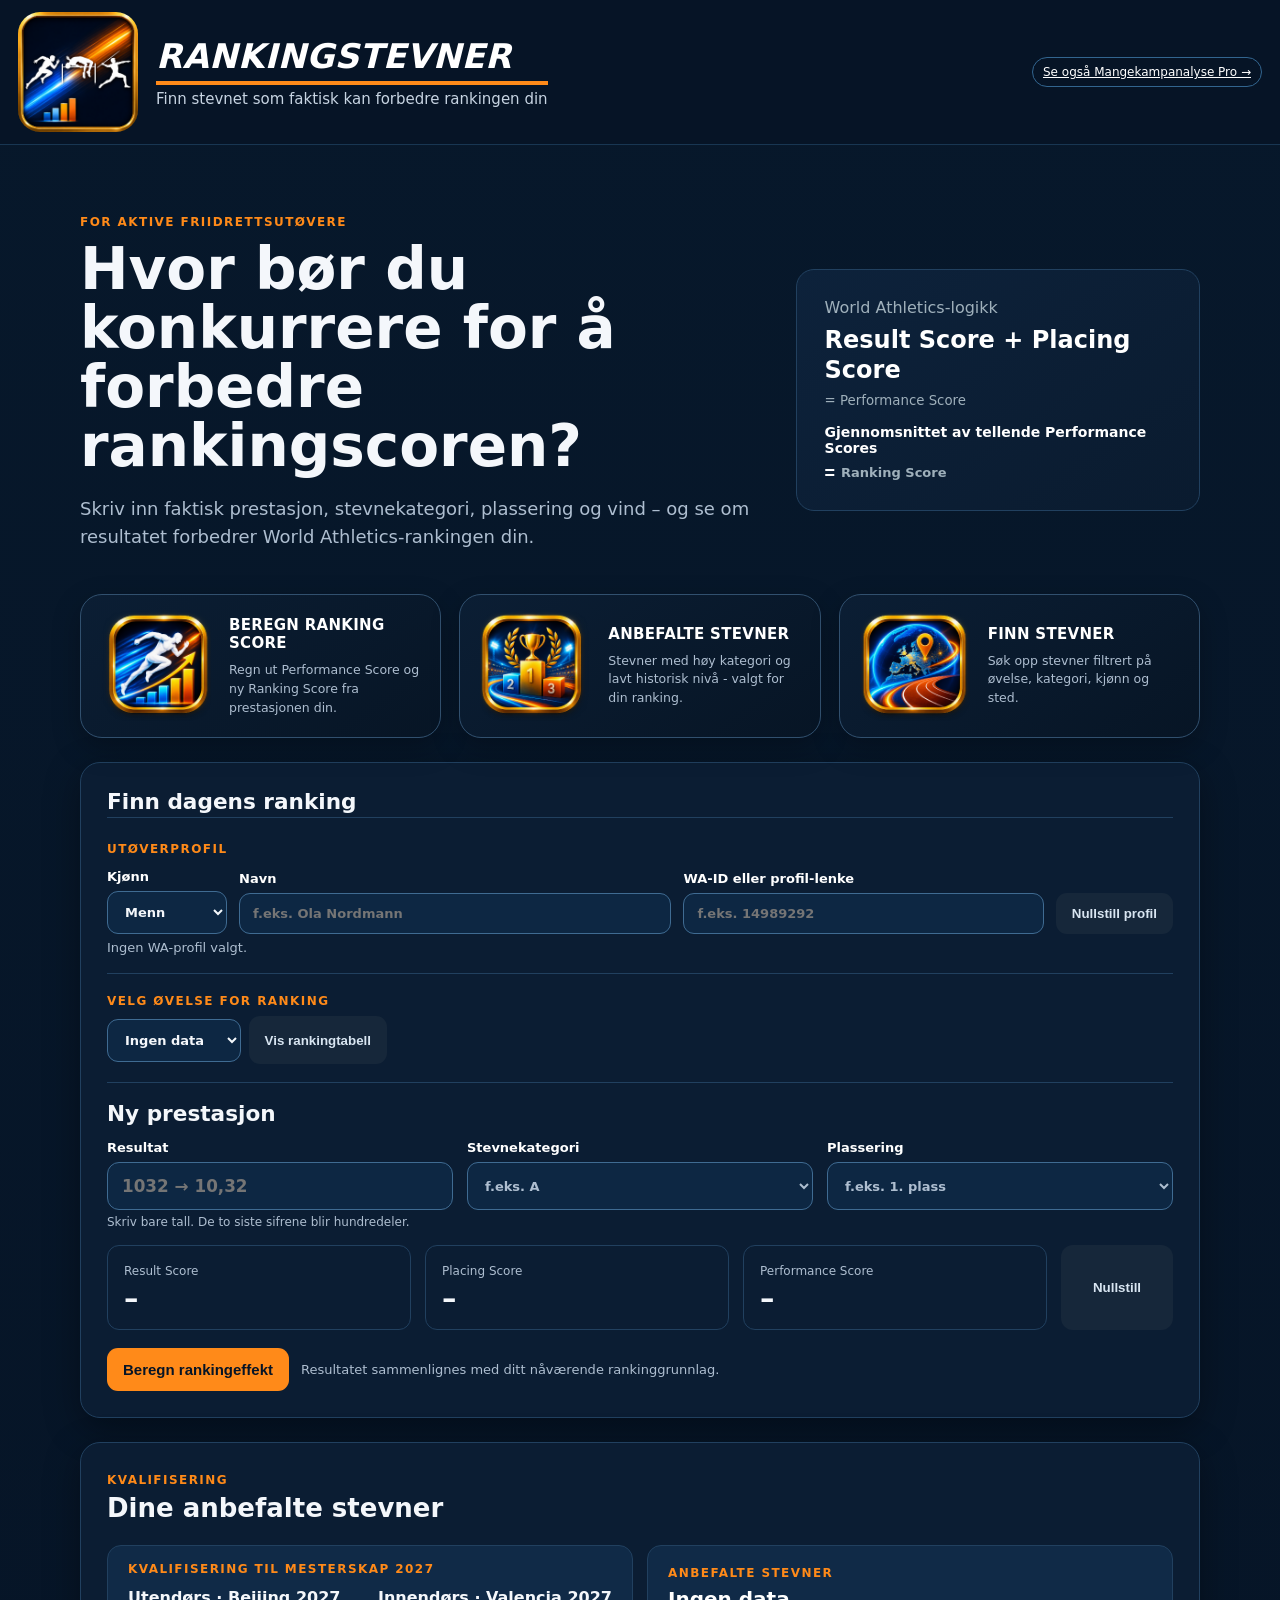
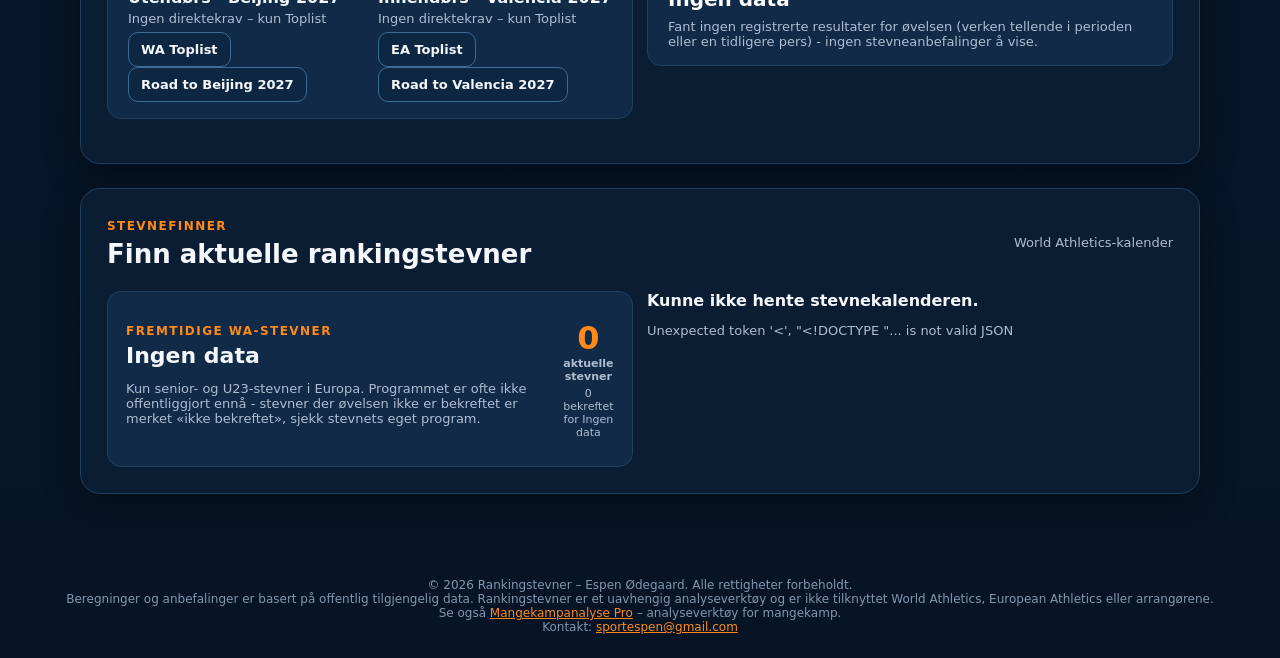
==== commit 5b31325d: "Vis hvor mange av "aktuelle stevner" som faktisk gjelder valgt øvelse Totaltallet i STEVNEFINNER er " ====
--- a/index.html
+++ b/index.html
@@ -11,4 +11,4 @@
 <div id="trinn3Native"><h4 class="trinn3-heading">Ny prestasjon</h4><div class="scenario-grid"><div class="scenario-result"><label style="font-weight:700">Resultat</label><div id="safeResultEditor"><input id="resultEntryFallback" type="text" inputmode="decimal" autocomplete="off" placeholder="f.eks. 10,32 / 1:45,20 / 7,85 / 8200" oninput="const m=document.getElementById('mark');if(m){m.value=this.value;m.dispatchEvent(new Event('input',{bubbles:true}));m.dispatchEvent(new Event('change',{bubbles:true}));}"/></div><small id="safeResultHint" class="muted">Skriv resultatet slik det normalt oppgis i øvelsen.</small><input id="mark" type="hidden"/><input id="resultScore" type="hidden"/><small id="markHint" style="display:none"></small><small id="scoreHint" style="display:none"></small></div><label>Stevnekategori<select id="category" required><option value="OW">OW – Olympiske leker / VM - høyeste stevnekategori</option><option value="DF">DF – Diamond League-finale</option><option value="GW">GW – Diamond League (ordinær runde)</option><option value="GL">GL – Gold Label / Continental Tour Gold - store internasjonale stevner</option><option value="A">A – Continental Tour Silver-nivå - høyt internasjonalt stevne</option><option value="B">B – Continental Tour Bronse-nivå - solid internasjonalt/nasjonalt stevne</option><option value="C">C – Mindre internasjonalt eller stort nasjonalt stevne</option><option value="D">D – Nasjonalt/regionalt stevne</option><option value="E">E – Mindre regionalt stevne</option><option value="F">F – Lokalt/klubbstevne - laveste stevnekategori</option></select></label><label>Plassering<select id="placing" required></select></label></div><div class="score-strip" aria-live="polite"><div class="score-card"><span>Result Score</span><strong id="resultScoreMirror">–</strong></div><div class="score-card"><span>Placing Score</span><strong id="placingScorePreview">–</strong></div><div class="score-card performance"><span>Performance Score</span><strong id="performanceScorePreview">–</strong></div></div><div id="windSection" class="grid" style="margin-top:14px;display:none"><label>Vind (m/s)<input id="wind" type="hidden"/></label><label id="bljMarkLabel" style="display:none">Best Legal Jump<input id="bljMark" type="text" inputmode="decimal" placeholder="f.eks. 7,71"/><small>Brukes bare dersom sluttresultatet er vindassistert.</small></label><label id="bljWindLabel" style="display:none">Vind på BLJ<input id="bljWind" type="text" inputmode="decimal" placeholder="maks +2,0"/><small>Må være ≤ +2,0 m/s.</small></label><label>Vindjustering<input id="windAdjustment" type="text" readonly value="–"/><small id="windAdjustmentHint">Motvind gir tillegg, sterk medvind gir trekk.</small></label></div><div id="combinedWindSection" class="grid" style="margin-top:14px;display:none"><label>Vindstatus mangekamp<select id="combinedWindStatus"><option value="normal">Innenfor grensene</option><option value="excess">Minst én &gt; +4,0 og snitt &gt; +2,0</option><option value="nwi">Vindinfo mangler (NWI)</option></select><small>WA trekker 24 poeng ved de to siste tilfellene.</small></label></div><div class="ranking-action"><button id="calculate" class="primary">Beregn rankingeffekt</button><span class="muted">Resultatet sammenlignes med ditt nåværende rankinggrunnlag.</span></div></div>
 <div id="legacyEventMeta"><label>Øvelsesgruppe<input id="eventGroupLabel" type="text" readonly/><small id="mainRequirement"></small></label><label>Ny prestasjon<input id="newEventType" type="text" value="Main Event" readonly/></label></div><div id="legacyScores" class="existing"><div class="section-head compact"><div><h4>Dine nåværende Performance Scores</h4><p id="requiredText"></p></div><button id="fillDemo" class="secondary">Fyll eksempel</button></div><div id="scoreInputs" class="score-inputs"></div></div><div id="targetScorePanelHost"></div><div id="resultBox" class="result-box hidden"><div class="result-grid"><div><span>Justert Result Score</span><strong id="resultScoreOut">–</strong></div><div><span>Placing Score</span><strong id="placingScoreOut">–</strong></div><div><span>Ny Performance Score</span><strong id="performanceScoreOut">–</strong></div><div><span>Ny Ranking Score</span><strong id="newRankingOut">–</strong></div><div><span>Ny ranking</span><strong id="newRankPositionOut">–</strong></div></div><div id="bljComparison" style="display:none;margin-top:16px;padding:16px;border:1px solid #21405f;border-radius:12px;background:#0b1d33"></div><div id="improvement" class="improvement"></div><p id="currentRankingLine" class="muted"></p><p id="replaceInfo" class="muted"></p><p id="ruleInfo" class="muted"></p></div></section>
 <section class="panel" id="kvalifiseringPanel"><div class="section-head"><div><span class="eyebrow">KVALIFISERING</span><h3>Dine anbefalte stevner</h3></div></div><div id="kvalifiseringBoxes" class="meet-list"></div></section>
-<section class="panel" id="stevnefinnerPanel"><div class="section-head"><div><span class="eyebrow">STEVNEFINNER</span><h3>Aktuelle stevner i Europa</h3></div><span class="muted">Laster …</span></div><div class="filters" style="display:none!important"><select id="meetCategoryFilter"><option value="all">Alle kategorier</option></select></div><div id="meetList" class="meet-list"></div></section></main><footer>© 2026 Rankingstevner – Espen Ødegaard. Alle rettigheter forbeholdt.<br>Beregninger og anbefalinger er basert på offentlig tilgjengelig data. Rankingstevner er et uavhengig analyseverktøy og er ikke tilknyttet World Athletics, European Athletics eller arrangørene.<br>Se også <a href="https://mangekampanalyse.no" target="_blank" rel="noopener">Mangekampanalyse Pro</a> – analyseverktøy for mangekamp.<br>Kontakt: <a href="mailto:sportespen@gmail.com">sportespen@gmail.com</a></footer><script src="app.js?v=207"></script><script src="placing-table-view.js?v=1"></script><script src="blj-debug.js?v=201"></script><script src="wind-validation.js?v=200"></script><script src="athlete-profile.js?v=207"></script><script src="target-score.js?v=244"></script><script src="combined-ranking-fix.js?v=227"></script><script src="result-field.js?v=172"></script><script src="trinn3.js?v=161"></script><script src="input-controller.js?v=208"></script><script src="combined-wind-final.js?v=3"></script><script src="wa2026-placing-audit.js?v=1"></script><script src="wr-bonus.js?v=2"></script><script src="meet-history.js?v=25"></script><script src="meet-finder-v1.js?v=109"></script><script src="meet-history-ui.js?v=8"></script><script src="ranking-recommendations.js?v=50"></script><script>document.addEventListener('DOMContentLoaded',()=>{const sex=document.getElementById('sex'),name=document.getElementById('profileName');if(!sex||!name)return;const sync=()=>{name.placeholder=sex.value==='W'?'f.eks. Kari Nordmann':'f.eks. Ola Nordmann';};sex.addEventListener('change',sync);sync();});</script></body></html>+<section class="panel" id="stevnefinnerPanel"><div class="section-head"><div><span class="eyebrow">STEVNEFINNER</span><h3>Aktuelle stevner i Europa</h3></div><span class="muted">Laster …</span></div><div class="filters" style="display:none!important"><select id="meetCategoryFilter"><option value="all">Alle kategorier</option></select></div><div id="meetList" class="meet-list"></div></section></main><footer>© 2026 Rankingstevner – Espen Ødegaard. Alle rettigheter forbeholdt.<br>Beregninger og anbefalinger er basert på offentlig tilgjengelig data. Rankingstevner er et uavhengig analyseverktøy og er ikke tilknyttet World Athletics, European Athletics eller arrangørene.<br>Se også <a href="https://mangekampanalyse.no" target="_blank" rel="noopener">Mangekampanalyse Pro</a> – analyseverktøy for mangekamp.<br>Kontakt: <a href="mailto:sportespen@gmail.com">sportespen@gmail.com</a></footer><script src="app.js?v=207"></script><script src="placing-table-view.js?v=1"></script><script src="blj-debug.js?v=201"></script><script src="wind-validation.js?v=200"></script><script src="athlete-profile.js?v=207"></script><script src="target-score.js?v=244"></script><script src="combined-ranking-fix.js?v=227"></script><script src="result-field.js?v=172"></script><script src="trinn3.js?v=161"></script><script src="input-controller.js?v=208"></script><script src="combined-wind-final.js?v=3"></script><script src="wa2026-placing-audit.js?v=1"></script><script src="wr-bonus.js?v=2"></script><script src="meet-history.js?v=25"></script><script src="meet-finder-v1.js?v=110"></script><script src="meet-history-ui.js?v=8"></script><script src="ranking-recommendations.js?v=51"></script><script>document.addEventListener('DOMContentLoaded',()=>{const sex=document.getElementById('sex'),name=document.getElementById('profileName');if(!sex||!name)return;const sync=()=>{name.placeholder=sex.value==='W'?'f.eks. Kari Nordmann':'f.eks. Ola Nordmann';};sex.addEventListener('change',sync);sync();});</script></body></html>
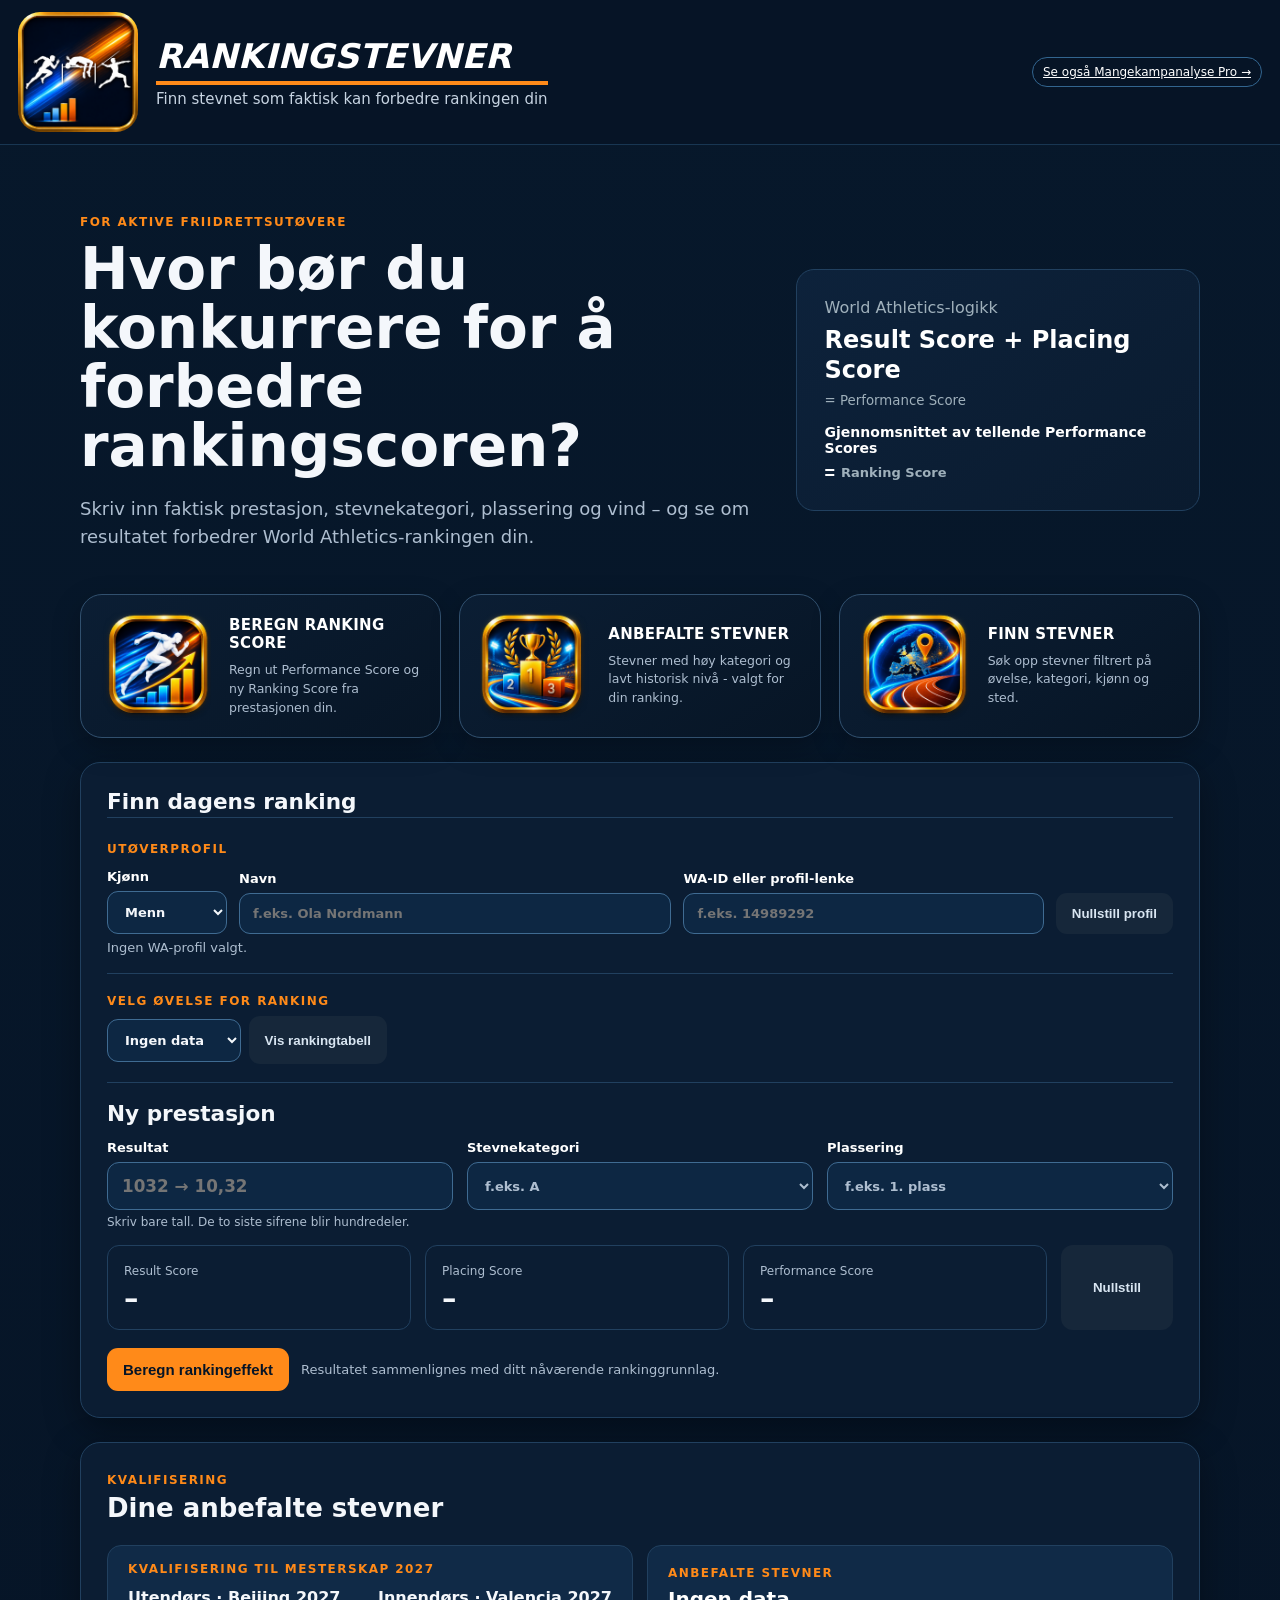
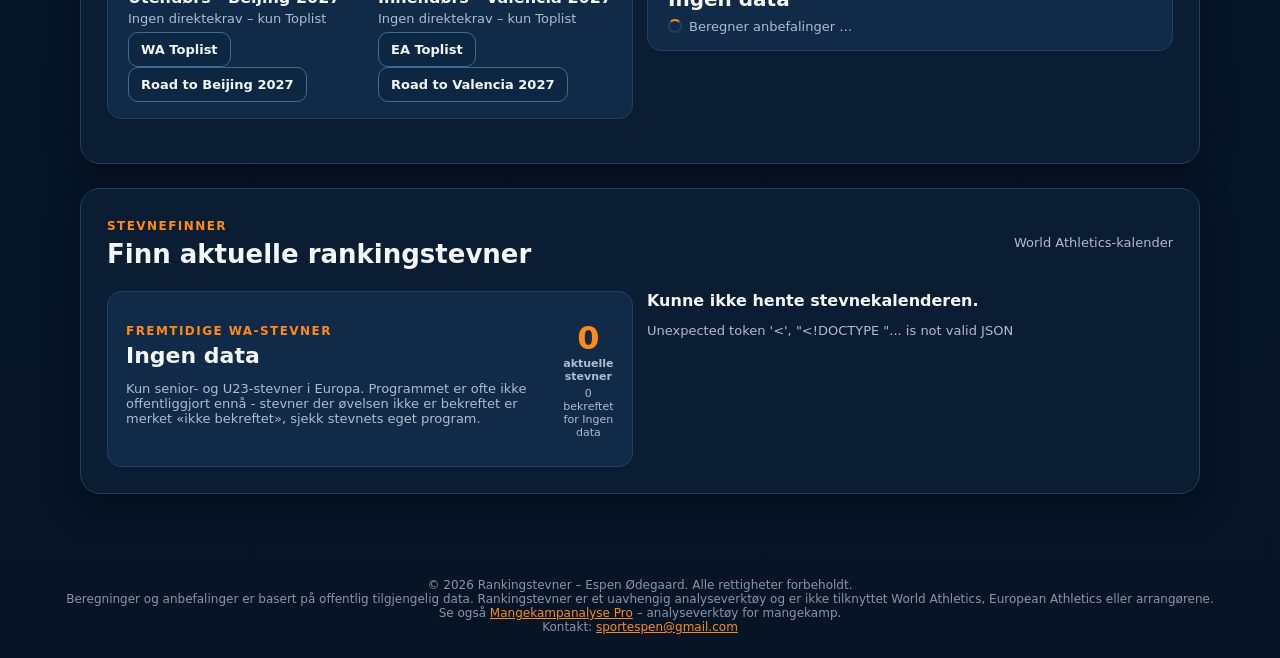
==== commit c0c3be4c: "feat: add first-party visit counter (/api/track, /api/stats, /stats.html) Same approach as mangekamp" ====
--- a/index.html
+++ b/index.html
@@ -11,4 +11,15 @@
 <div id="trinn3Native"><h4 class="trinn3-heading">Ny prestasjon</h4><div class="scenario-grid"><div class="scenario-result"><label style="font-weight:700">Resultat</label><div id="safeResultEditor"><input id="resultEntryFallback" type="text" inputmode="decimal" autocomplete="off" placeholder="f.eks. 10,32 / 1:45,20 / 7,85 / 8200" oninput="const m=document.getElementById('mark');if(m){m.value=this.value;m.dispatchEvent(new Event('input',{bubbles:true}));m.dispatchEvent(new Event('change',{bubbles:true}));}"/></div><small id="safeResultHint" class="muted">Skriv resultatet slik det normalt oppgis i øvelsen.</small><input id="mark" type="hidden"/><input id="resultScore" type="hidden"/><small id="markHint" style="display:none"></small><small id="scoreHint" style="display:none"></small></div><label>Stevnekategori<select id="category" required><option value="OW">OW – Olympiske leker / VM - høyeste stevnekategori</option><option value="DF">DF – Diamond League-finale</option><option value="GW">GW – Diamond League (ordinær runde)</option><option value="GL">GL – Gold Label / Continental Tour Gold - store internasjonale stevner</option><option value="A">A – Continental Tour Silver-nivå - høyt internasjonalt stevne</option><option value="B">B – Continental Tour Bronse-nivå - solid internasjonalt/nasjonalt stevne</option><option value="C">C – Mindre internasjonalt eller stort nasjonalt stevne</option><option value="D">D – Nasjonalt/regionalt stevne</option><option value="E">E – Mindre regionalt stevne</option><option value="F">F – Lokalt/klubbstevne - laveste stevnekategori</option></select></label><label>Plassering<select id="placing" required></select></label></div><div class="score-strip" aria-live="polite"><div class="score-card"><span>Result Score</span><strong id="resultScoreMirror">–</strong></div><div class="score-card"><span>Placing Score</span><strong id="placingScorePreview">–</strong></div><div class="score-card performance"><span>Performance Score</span><strong id="performanceScorePreview">–</strong></div></div><div id="windSection" class="grid" style="margin-top:14px;display:none"><label>Vind (m/s)<input id="wind" type="hidden"/></label><label id="bljMarkLabel" style="display:none">Best Legal Jump<input id="bljMark" type="text" inputmode="decimal" placeholder="f.eks. 7,71"/><small>Brukes bare dersom sluttresultatet er vindassistert.</small></label><label id="bljWindLabel" style="display:none">Vind på BLJ<input id="bljWind" type="text" inputmode="decimal" placeholder="maks +2,0"/><small>Må være ≤ +2,0 m/s.</small></label><label>Vindjustering<input id="windAdjustment" type="text" readonly value="–"/><small id="windAdjustmentHint">Motvind gir tillegg, sterk medvind gir trekk.</small></label></div><div id="combinedWindSection" class="grid" style="margin-top:14px;display:none"><label>Vindstatus mangekamp<select id="combinedWindStatus"><option value="normal">Innenfor grensene</option><option value="excess">Minst én &gt; +4,0 og snitt &gt; +2,0</option><option value="nwi">Vindinfo mangler (NWI)</option></select><small>WA trekker 24 poeng ved de to siste tilfellene.</small></label></div><div class="ranking-action"><button id="calculate" class="primary">Beregn rankingeffekt</button><span class="muted">Resultatet sammenlignes med ditt nåværende rankinggrunnlag.</span></div></div>
 <div id="legacyEventMeta"><label>Øvelsesgruppe<input id="eventGroupLabel" type="text" readonly/><small id="mainRequirement"></small></label><label>Ny prestasjon<input id="newEventType" type="text" value="Main Event" readonly/></label></div><div id="legacyScores" class="existing"><div class="section-head compact"><div><h4>Dine nåværende Performance Scores</h4><p id="requiredText"></p></div><button id="fillDemo" class="secondary">Fyll eksempel</button></div><div id="scoreInputs" class="score-inputs"></div></div><div id="targetScorePanelHost"></div><div id="resultBox" class="result-box hidden"><div class="result-grid"><div><span>Justert Result Score</span><strong id="resultScoreOut">–</strong></div><div><span>Placing Score</span><strong id="placingScoreOut">–</strong></div><div><span>Ny Performance Score</span><strong id="performanceScoreOut">–</strong></div><div><span>Ny Ranking Score</span><strong id="newRankingOut">–</strong></div><div><span>Ny ranking</span><strong id="newRankPositionOut">–</strong></div></div><div id="bljComparison" style="display:none;margin-top:16px;padding:16px;border:1px solid #21405f;border-radius:12px;background:#0b1d33"></div><div id="improvement" class="improvement"></div><p id="currentRankingLine" class="muted"></p><p id="replaceInfo" class="muted"></p><p id="ruleInfo" class="muted"></p></div></section>
 <section class="panel" id="kvalifiseringPanel"><div class="section-head"><div><span class="eyebrow">KVALIFISERING</span><h3>Dine anbefalte stevner</h3></div></div><div id="kvalifiseringBoxes" class="meet-list"></div></section>
-<section class="panel" id="stevnefinnerPanel"><div class="section-head"><div><span class="eyebrow">STEVNEFINNER</span><h3>Aktuelle stevner i Europa</h3></div><span class="muted">Laster …</span></div><div class="filters" style="display:none!important"><select id="meetCategoryFilter"><option value="all">Alle kategorier</option></select></div><div id="meetList" class="meet-list"></div></section></main><footer>© 2026 Rankingstevner – Espen Ødegaard. Alle rettigheter forbeholdt.<br>Beregninger og anbefalinger er basert på offentlig tilgjengelig data. Rankingstevner er et uavhengig analyseverktøy og er ikke tilknyttet World Athletics, European Athletics eller arrangørene.<br>Se også <a href="https://mangekampanalyse.no" target="_blank" rel="noopener">Mangekampanalyse Pro</a> – analyseverktøy for mangekamp.<br>Kontakt: <a href="mailto:sportespen@gmail.com">sportespen@gmail.com</a></footer><script src="app.js?v=207"></script><script src="placing-table-view.js?v=1"></script><script src="blj-debug.js?v=201"></script><script src="wind-validation.js?v=200"></script><script src="athlete-profile.js?v=207"></script><script src="target-score.js?v=244"></script><script src="combined-ranking-fix.js?v=227"></script><script src="result-field.js?v=172"></script><script src="trinn3.js?v=161"></script><script src="input-controller.js?v=208"></script><script src="combined-wind-final.js?v=3"></script><script src="wa2026-placing-audit.js?v=1"></script><script src="wr-bonus.js?v=2"></script><script src="meet-history.js?v=25"></script><script src="meet-finder-v1.js?v=110"></script><script src="meet-history-ui.js?v=8"></script><script src="ranking-recommendations.js?v=51"></script><script>document.addEventListener('DOMContentLoaded',()=>{const sex=document.getElementById('sex'),name=document.getElementById('profileName');if(!sex||!name)return;const sync=()=>{name.placeholder=sex.value==='W'?'f.eks. Kari Nordmann':'f.eks. Ola Nordmann';};sex.addEventListener('change',sync);sync();});</script></body></html>+<section class="panel" id="stevnefinnerPanel"><div class="section-head"><div><span class="eyebrow">STEVNEFINNER</span><h3>Aktuelle stevner i Europa</h3></div><span class="muted">Laster …</span></div><div class="filters" style="display:none!important"><select id="meetCategoryFilter"><option value="all">Alle kategorier</option></select></div><div id="meetList" class="meet-list"></div></section></main><footer>© 2026 Rankingstevner – Espen Ødegaard. Alle rettigheter forbeholdt.<br>Beregninger og anbefalinger er basert på offentlig tilgjengelig data. Rankingstevner er et uavhengig analyseverktøy og er ikke tilknyttet World Athletics, European Athletics eller arrangørene.<br>Se også <a href="https://mangekampanalyse.no" target="_blank" rel="noopener">Mangekampanalyse Pro</a> – analyseverktøy for mangekamp.<br>Kontakt: <a href="mailto:sportespen@gmail.com">sportespen@gmail.com</a></footer><script src="app.js?v=207"></script><script src="placing-table-view.js?v=1"></script><script src="blj-debug.js?v=201"></script><script src="wind-validation.js?v=200"></script><script src="athlete-profile.js?v=207"></script><script src="target-score.js?v=244"></script><script src="combined-ranking-fix.js?v=227"></script><script src="result-field.js?v=172"></script><script src="trinn3.js?v=161"></script><script src="input-controller.js?v=208"></script><script src="combined-wind-final.js?v=3"></script><script src="wa2026-placing-audit.js?v=1"></script><script src="wr-bonus.js?v=2"></script><script src="meet-history.js?v=25"></script><script src="meet-finder-v1.js?v=110"></script><script src="meet-history-ui.js?v=8"></script><script src="ranking-recommendations.js?v=53"></script><script>document.addEventListener('DOMContentLoaded',()=>{const sex=document.getElementById('sex'),name=document.getElementById('profileName');if(!sex||!name)return;const sync=()=>{name.placeholder=sex.value==='W'?'f.eks. Kari Nordmann':'f.eks. Ola Nordmann';};sex.addEventListener('change',sync);sync();});</script>
+<script>
+// First-party visit counter (see functions/api/track.js) - fires once per real page load. Same-
+// origin call, so it isn't caught by ad-blocker lists the way third-party analytics beacons are.
+(function(){
+  try{
+    if(navigator.sendBeacon){navigator.sendBeacon('/api/track');}
+    else{fetch('/api/track',{method:'POST',keepalive:true,cache:'no-store'}).catch(function(){});}
+  }catch(_err){}
+})();
+</script>
+</body></html>
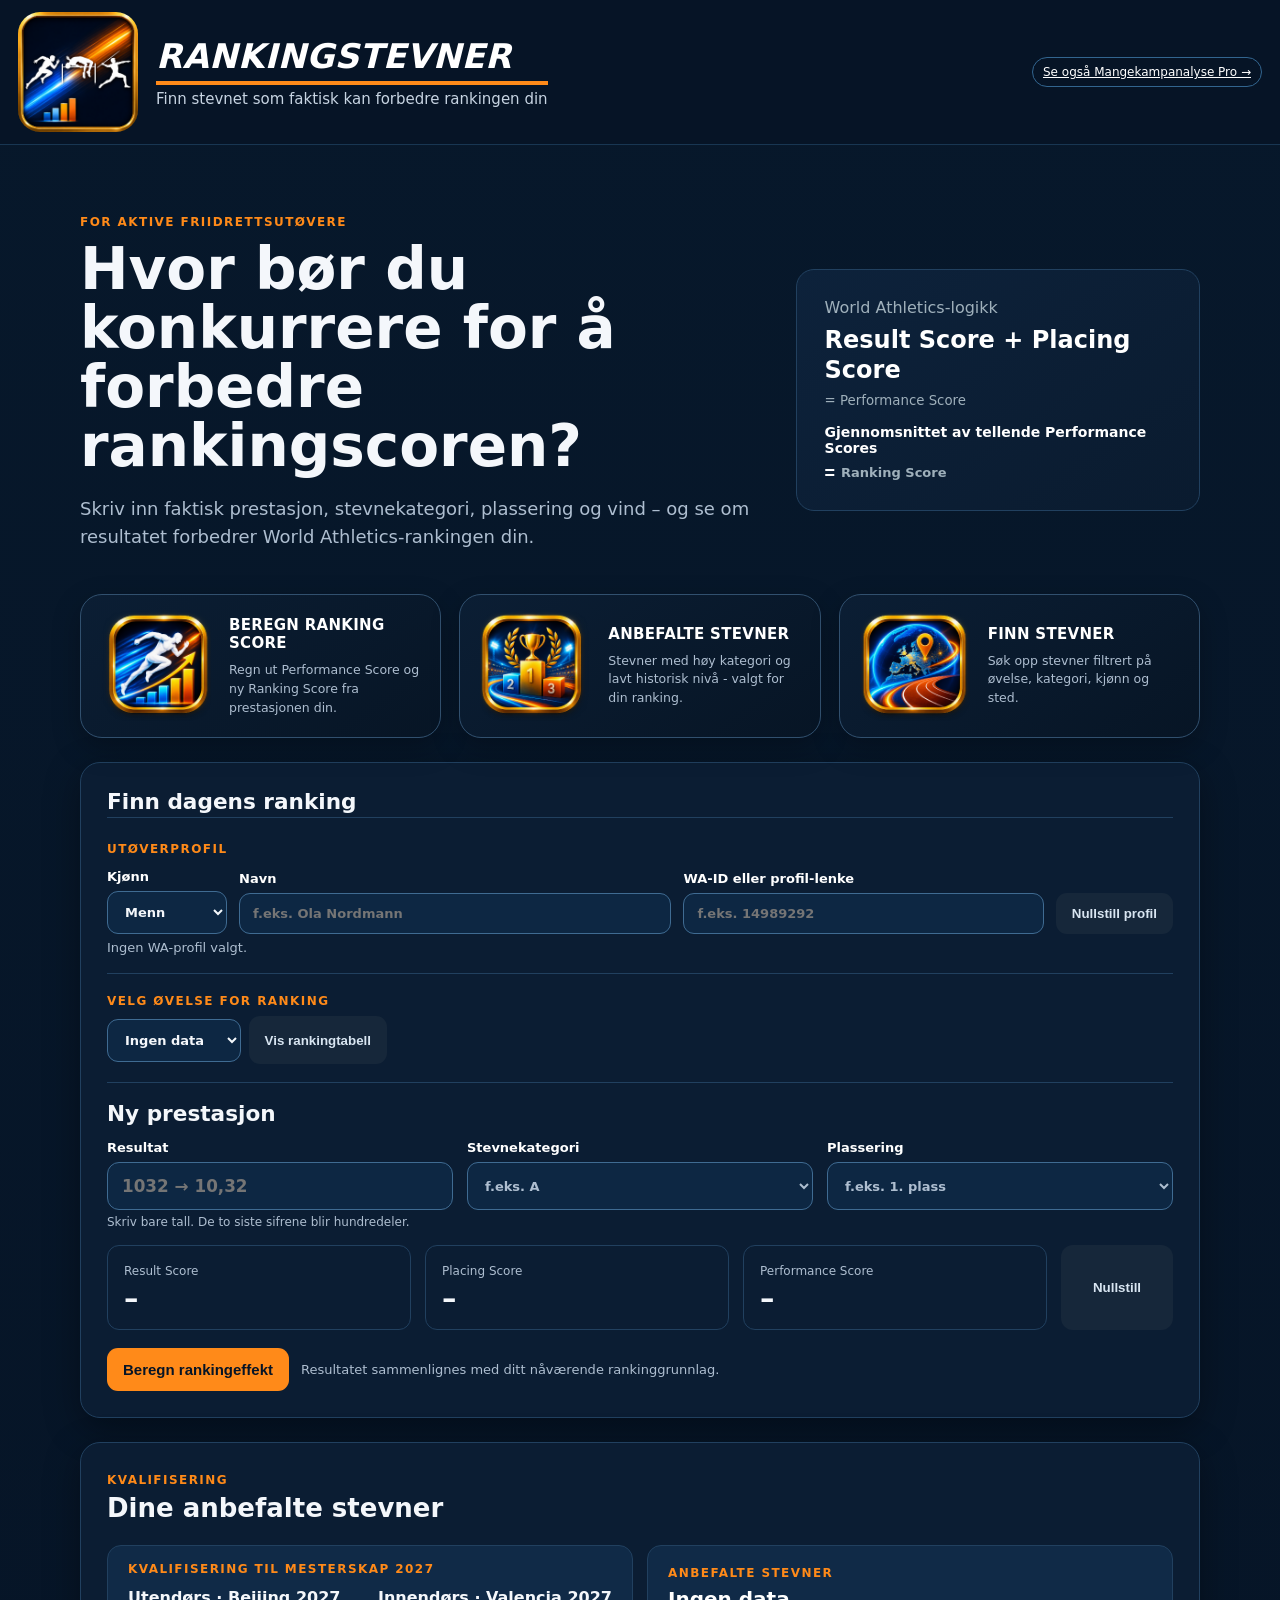
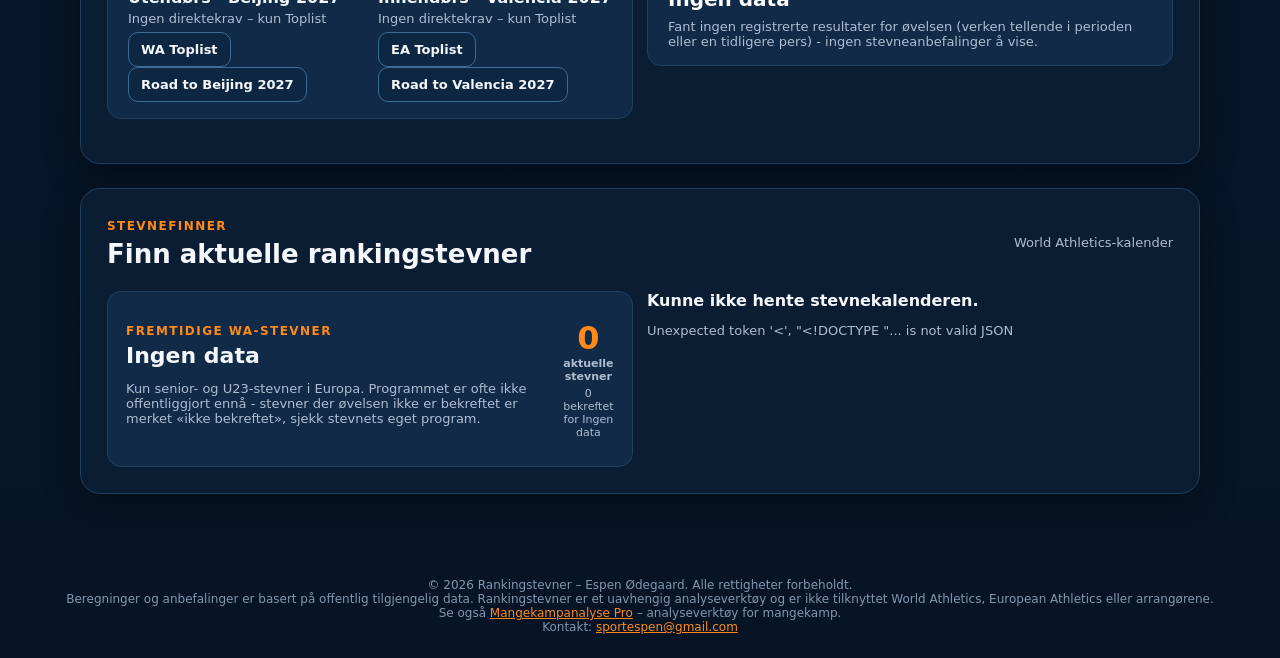
==== commit 8477f18b: "feat: track which parts of the site people actually use Same approach as mangekampanalyse.no: extend" ====
--- a/index.html
+++ b/index.html
@@ -22,4 +22,21 @@
   }catch(_err){}
 })();
 </script>
+<script>
+// Feature-usage tracking (aggregate counts only, no per-person data) - see functions/api/track.js's
+// `e` query param. Fires alongside the page-load beacon above, once per interaction.
+(function(){
+  function sendEvent(name){
+    try{
+      var url='/api/track?e='+encodeURIComponent(name);
+      if(navigator.sendBeacon){navigator.sendBeacon(url);}
+      else{fetch(url,{method:'POST',keepalive:true,cache:'no-store'}).catch(function(){});}
+    }catch(_err){}
+  }
+  document.addEventListener('click',function(e){
+    var link=e.target.closest('a.feature-card[href^="#"]');
+    if(link)sendEvent('panel:'+link.getAttribute('href').slice(1));
+  },true);
+})();
+</script>
 </body></html>
